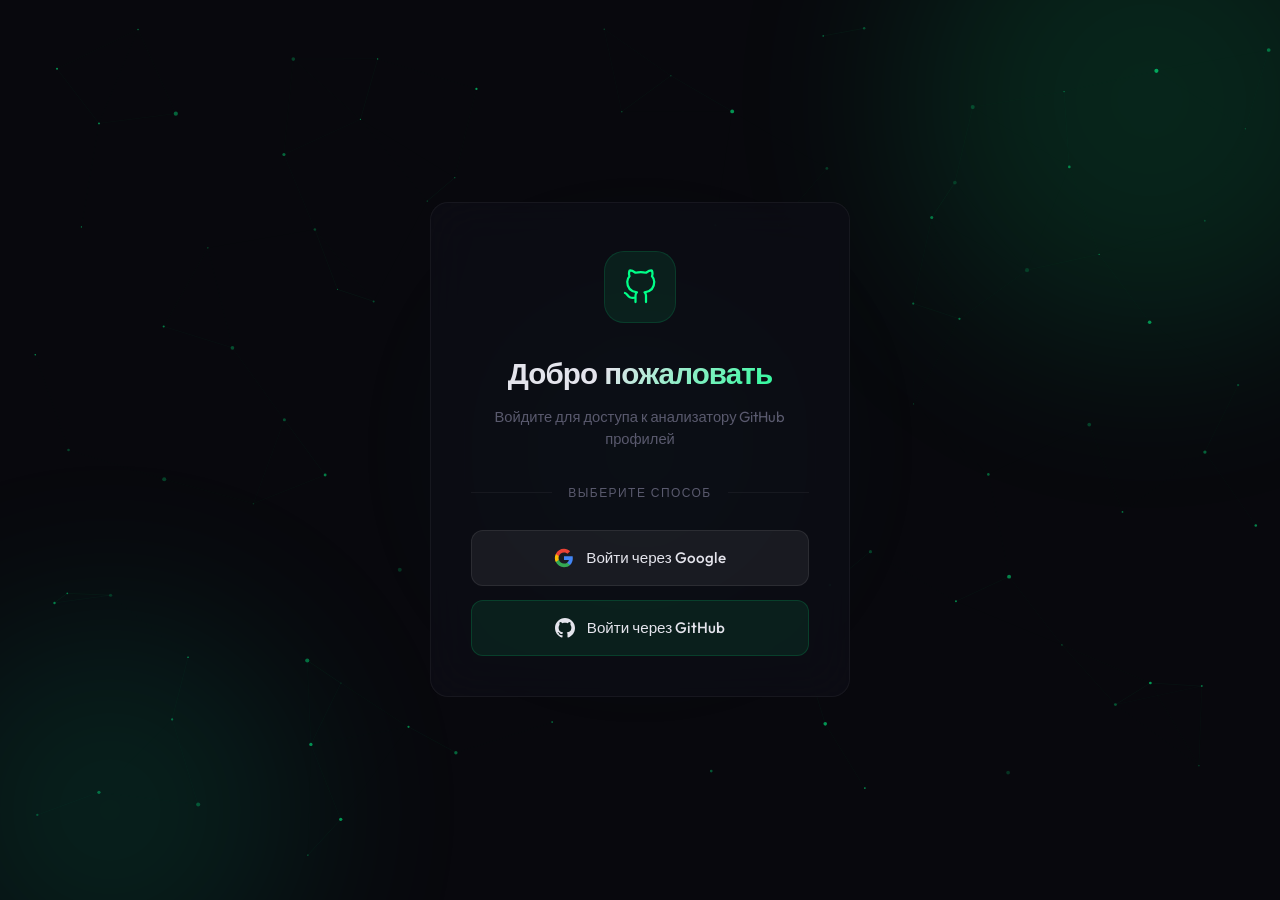
==== templates/auth.html @ 8671c863 "create repository" ====
<!DOCTYPE html>
<html lang="ru">
<head>
    <meta charset="UTF-8">
    <meta name="viewport" content="width=device-width, initial-scale=1.0">
    <title>GitHub Profile Analyzer — Вход</title>

    <link rel="preconnect" href="https://fonts.googleapis.com">
    <link rel="preconnect" href="https://fonts.gstatic.com" crossorigin="">
    <link href="https://fonts.googleapis.com/css2?family=Space+Grotesk:wght@300;400;500;600;700&family=Outfit:wght@300;400;500;600;700&family=JetBrains+Mono:wght@400;500;600&display=swap" rel="stylesheet">

    <link rel="stylesheet" href="/static/css/style.css">
</head>
<body>

    <!-- Фоновый canvas для частиц -->
    <canvas id="particles-canvas"></canvas>

    <!-- Размытые цветные пятна -->
    <div class="bg-blobs" aria-hidden="true">
        <div class="blob blob-1"></div>
        <div class="blob blob-2"></div>
        <div class="blob blob-3"></div>
    </div>

    <!-- Экран входа -->
    <section id="login-screen" class="screen active" role="main">
        <div class="login-card" id="login-card">
            <!-- Иконка -->
            <div class="login-icon" aria-hidden="true">
                <svg viewBox="0 0 24 24" width="36" height="36" fill="none" stroke="var(--accent)" stroke-width="1.5" stroke-linecap="round" stroke-linejoin="round">
                    <path d="M9 19c-5 1.5-5-2.5-7-3m14 6v-3.87a3.37 3.37 0 0 0-.94-2.61c3.14-.35 6.44-1.54 6.44-7A5.44 5.44 0 0 0 20 4.77 5.07 5.07 0 0 0 19.91 1S18.73.65 16 2.48a13.38 13.38 0 0 0-7 0C6.27.65 5.09 1 5.09 1A5.07 5.07 0 0 0 5 4.77a5.44 5.44 0 0 0-1.5 3.78c0 5.42 3.3 6.61 6.44 7A3.37 3.37 0 0 0 9 18.13V22"></path>
                </svg>
            </div>

            <h1 class="login-title">Добро пожаловать</h1>
            <p class="login-subtitle">Войдите для доступа к анализатору GitHub профилей</p>

            <div class="divider"><span>выберите способ</span></div>

            <!-- Google -->
            <a href="/auth/login/google" class="auth-btn" data-provider="google">
                <svg viewBox="0 0 24 24" width="20" height="20" aria-hidden="true">
                    <path fill="#4285F4" d="M22.56 12.25c0-.78-.07-1.53-.2-2.25H12v4.26h5.92a5.06 5.06 0 01-2.2 3.32v2.77h3.57c2.08-1.92 3.28-4.74 3.28-8.1z"></path>
                    <path fill="#34A853" d="M12 23c2.97 0 5.46-.98 7.28-2.66l-3.57-2.77c-.98.66-2.23 1.06-3.71 1.06-2.86 0-5.29-1.93-6.16-4.53H2.18v2.84C3.99 20.53 7.7 23 12 23z"></path>
                    <path fill="#FBBC05" d="M5.84 14.09c-.22-.66-.35-1.36-.35-2.09s.13-1.43.35-2.09V7.07H2.18C1.43 8.55 1 10.22 1 12s.43 3.45 1.18 4.93l2.85-2.22.81-.62z"></path>
                    <path fill="#EA4335" d="M12 5.38c1.62 0 3.06.56 4.21 1.64l3.15-3.15C17.45 2.09 14.97 1 12 1 7.7 1 3.99 3.47 2.18 7.07l3.66 2.84c.87-2.6 3.3-4.53 6.16-4.53z"></path>
                </svg>
                <span>Войти через Google</span>
            </a>

            <!-- GitHub -->
            <a href="/auth/login/github" class="auth-btn" data-provider="github">
                <svg viewBox="0 0 24 24" width="20" height="20" fill="currentColor" aria-hidden="true">
                    <path d="M12 0c-6.626 0-12 5.373-12 12 0 5.302 3.438 9.8 8.207 11.387.599.111.793-.261.793-.577v-2.234c-3.338.726-4.033-1.416-4.033-1.416-.546-1.387-1.333-1.756-1.333-1.756-1.089-.745.083-.729.083-.729 1.205.084 1.839 1.237 1.839 1.237 1.07 1.834 2.807 1.304 3.492.997.107-.775.418-1.305.762-1.604-2.665-.305-5.467-1.334-5.467-5.931 0-1.311.469-2.381 1.236-3.221-.124-.303-.535-1.524.117-3.176 0 0 1.008-.322 3.301 1.23.957-.266 1.983-.399 3.003-.404 1.02.005 2.047.138 3.006.404 2.291-1.552 3.297-1.23 3.297-1.23.653 1.653.242 2.874.118 3.176.77.84 1.235 1.911 1.235 3.221 0 4.609-2.807 5.624-5.479 5.921.43.372.823 1.102.823 2.222v3.293c0 .319.192.694.801.576 4.765-1.589 8.199-6.086 8.199-11.386 0-6.627-5.373-12-12-12z"></path>
                </svg>
                <span>Войти через GitHub</span>
            </a>
        </div>
    </section>

    <script src="/static/js/app.js"></script>
</body>
</html>
---- static/css/style.css ----
/* ============================================
   GitHub Profile Analyzer — Система стилей
   ============================================ */

/* --- Токены дизайна --- */
:root {
    --bg: #08080d;
    --bg-secondary: #0f0f16;
    --fg: #e4e4ec;
    --fg-muted: #5a5a6e;
    --accent: #00ff88;
    --accent-hover: #33ffaa;
    --accent-dim: rgba(0, 255, 136, 0.08);
    --accent-glow: rgba(0, 255, 136, 0.25);
    --accent-glow-strong: rgba(0, 255, 136, 0.45);
    --card-bg: rgba(14, 14, 22, 0.75);
    --card-border: rgba(255, 255, 255, 0.05);
    --input-bg: rgba(255, 255, 255, 0.04);
    --input-border: rgba(255, 255, 255, 0.08);
    --input-focus-border: rgba(0, 255, 136, 0.4);
    --danger: #ff4466;
    --radius: 18px;
    --radius-sm: 12px;
    --radius-xs: 8px;
    --font-display: 'Space Grotesk', sans-serif;
    --font-body: 'Outfit', sans-serif;
    --font-mono: 'JetBrains Mono', monospace;
    --transition: 0.3s cubic-bezier(0.4, 0, 0.2, 1);
}

/* --- @property для анимированного бордера --- */
@property --border-angle {
    syntax: '<angle>';
    initial-value: 0deg;
    inherits: false;
}

/* --- Сброс и база --- */
*,
*::before,
*::after {
    margin: 0;
    padding: 0;
    box-sizing: border-box;
}

html {
    font-size: 16px;
    -webkit-font-smoothing: antialiased;
    -moz-osx-font-smoothing: grayscale;
}

body {
    font-family: var(--font-body);
    background: var(--bg);
    color: var(--fg);
    min-height: 100vh;
    overflow-x: hidden;
    line-height: 1.6;
}

a {
    text-decoration: none;
    color: inherit;
}

button {
    font-family: inherit;
    cursor: pointer;
    border: none;
    background: none;
    color: inherit;
}

input {
    font-family: inherit;
    border: none;
    outline: none;
    background: none;
    color: inherit;
}

::selection {
    background: var(--accent);
    color: var(--bg);
}

/* ============================================
   Фон — Canvas частиц
   ============================================ */
#particles-canvas {
    position: fixed;
    inset: 0;
    z-index: 0;
    pointer-events: none;
}

/* ============================================
   Фон — Blob-ы
   ============================================ */
.bg-blobs {
    position: fixed;
    inset: 0;
    z-index: 0;
    pointer-events: none;
    overflow: hidden;
}

.blob {
    position: absolute;
    border-radius: 50%;
    filter: blur(100px);
    opacity: 0.12;
    will-change: transform;
}

.blob-1 {
    width: 500px;
    height: 500px;
    background: var(--accent);
    top: -150px;
    right: -120px;
    animation: blob-float-1 22s ease-in-out infinite;
}

.blob-2 {
    width: 380px;
    height: 380px;
    background: #00e5a0;
    bottom: -100px;
    left: -80px;
    animation: blob-float-2 26s ease-in-out infinite;
}

.blob-3 {
    width: 250px;
    height: 250px;
    background: #00ccaa;
    top: 50%;
    left: 50%;
    transform: translate(-50%, -50%);
    animation: blob-float-3 18s ease-in-out infinite;
}

@keyframes blob-float-1 {
    0%, 100% { transform: translate(0, 0) scale(1); }
    33% { transform: translate(-60px, 40px) scale(1.1); }
    66% { transform: translate(30px, -30px) scale(0.95); }
}

@keyframes blob-float-2 {
    0%, 100% { transform: translate(0, 0) scale(1); }
    33% { transform: translate(50px, -40px) scale(1.05); }
    66% { transform: translate(-40px, 20px) scale(0.9); }
}

@keyframes blob-float-3 {
    0%, 100% { transform: translate(-50%, -50%) scale(1); }
    50% { transform: translate(-50%, -50%) scale(1.3); }
}

/* ============================================
   Экраны — общее
   ============================================ */
.screen {
    position: fixed;
    inset: 0;
    z-index: 1;
    display: flex;
    align-items: center;
    justify-content: center;
    opacity: 0;
    visibility: hidden;
    transition: opacity 0.5s ease, visibility 0.5s ease;
}

.screen.active {
    opacity: 1;
    visibility: visible;
}

/* ============================================
   Экран входа — Карточка
   ============================================ */
.login-card {
    position: relative;
    width: 420px;
    max-width: 92vw;
    padding: 48px 40px 40px;
    background: var(--card-bg);
    backdrop-filter: blur(24px);
    -webkit-backdrop-filter: blur(24px);
    border: 1px solid var(--card-border);
    border-radius: var(--radius);
    text-align: center;
    transition: transform 0.15s ease-out, box-shadow var(--transition);
    will-change: transform;
    animation: card-enter 0.8s cubic-bezier(0.16, 1, 0.3, 1) both;
}

.login-card:hover {
    box-shadow: 0 0 60px rgba(0, 255, 136, 0.06);
}

@keyframes card-enter {
    from {
        opacity: 0;
        transform: translateY(40px) scale(0.96);
    }
    to {
        opacity: 1;
        transform: translateY(0) scale(1);
    }
}

/* Иконка */
.login-icon {
    display: inline-flex;
    align-items: center;
    justify-content: center;
    width: 72px;
    height: 72px;
    border-radius: 20px;
    background: var(--accent-dim);
    border: 1px solid rgba(0, 255, 136, 0.12);
    margin-bottom: 28px;
    animation: icon-pulse 3s ease-in-out infinite;
}

.login-icon svg {
    display: block;
}

@keyframes icon-pulse {
    0%, 100% { box-shadow: 0 0 0 0 rgba(0, 255, 136, 0.1); }
    50% { box-shadow: 0 0 20px 4px rgba(0, 255, 136, 0.08); }
}

/* Заголовок */
.login-title {
    font-family: var(--font-display);
    font-size: 1.85rem;
    font-weight: 700;
    letter-spacing: -0.03em;
    margin-bottom: 8px;
    background: linear-gradient(135deg, var(--fg) 40%, var(--accent));
    -webkit-background-clip: text;
    -webkit-text-fill-color: transparent;
    background-clip: text;
}

.login-subtitle {
    font-size: 0.92rem;
    color: var(--fg-muted);
    margin-bottom: 32px;
    line-height: 1.5;
}

/* Разделитель */
.divider {
    position: relative;
    display: flex;
    align-items: center;
    gap: 16px;
    margin-bottom: 28px;
}

.divider::before,
.divider::after {
    content: '';
    flex: 1;
    height: 1px;
    background: var(--card-border);
}

.divider span {
    font-size: 0.75rem;
    color: var(--fg-muted);
    text-transform: uppercase;
    letter-spacing: 0.12em;
    white-space: nowrap;
}

/* ============================================
   Кнопки авторизации
   ============================================ */
.auth-btn {
    display: flex;
    align-items: center;
    justify-content: center;
    gap: 12px;
    width: 100%;
    padding: 15px 20px;
    border-radius: var(--radius-sm);
    font-family: var(--font-body);
    font-size: 0.95rem;
    font-weight: 500;
    color: var(--fg);
    transition: all var(--transition);
    position: relative;
    overflow: hidden;
    margin-bottom: 14px;
}

.auth-btn:last-child {
    margin-bottom: 0;
}

.auth-btn[data-provider="google"] {
    background: rgba(255, 255, 255, 0.06);
    border: 1px solid rgba(255, 255, 255, 0.08);
}

.auth-btn[data-provider="google"]:hover {
    background: rgba(255, 255, 255, 0.1);
    border-color: rgba(255, 255, 255, 0.15);
    box-shadow: 0 0 30px rgba(255, 255, 255, 0.04);
    transform: translateY(-2px);
}

.auth-btn[data-provider="github"] {
    background: rgba(0, 255, 136, 0.08);
    border: 1px solid rgba(0, 255, 136, 0.15);
}

.auth-btn[data-provider="github"]:hover {
    background: rgba(0, 255, 136, 0.14);
    border-color: rgba(0, 255, 136, 0.35);
    box-shadow: 0 0 30px rgba(0, 255, 136, 0.1);
    transform: translateY(-2px);
}

/* Hover-волна на кнопках */
.auth-btn::before {
    content: '';
    position: absolute;
    inset: 0;
    background: radial-gradient(circle at var(--ripple-x, 50%) var(--ripple-y, 50%), rgba(255,255,255,0.1) 0%, transparent 60%);
    opacity: 0;
    transition: opacity 0.4s ease;
}

.auth-btn:hover::before {
    opacity: 1;
}

/* Каскадное появление кнопок */
.auth-btn:nth-child(1) { animation: btn-stagger 0.6s 0.3s cubic-bezier(0.16, 1, 0.3, 1) both; }
.auth-btn:nth-child(2) { animation: btn-stagger 0.6s 0.4s cubic-bezier(0.16, 1, 0.3, 1) both; }

@keyframes btn-stagger {
    from { opacity: 0; transform: translateY(16px); }
    to { opacity: 1; transform: translateY(0); }
}

/* ============================================
   Экран приложения — Header
   ============================================ */
#app-screen {
    flex-direction: column;
    align-items: stretch;
}

.app-header {
    position: relative;
    z-index: 10;
    display: flex;
    align-items: center;
    justify-content: space-between;
    padding: 20px 32px;
    background: rgba(8, 8, 13, 0.6);
    backdrop-filter: blur(16px);
    -webkit-backdrop-filter: blur(16px);
    border-bottom: 1px solid var(--card-border);
}

.header-brand {
    display: flex;
    align-items: center;
    gap: 12px;
}

.header-title {
    font-family: var(--font-display);
    font-size: 1.1rem;
    font-weight: 600;
    letter-spacing: -0.02em;
}

.logout-btn {
    display: flex;
    align-items: center;
    gap: 8px;
    padding: 8px 18px;
    border-radius: var(--radius-xs);
    font-size: 0.85rem;
    font-weight: 500;
    color: var(--fg-muted);
    border: 1px solid var(--card-border);
    transition: all var(--transition);
}

.logout-btn:hover {
    color: var(--danger);
    border-color: rgba(255, 68, 102, 0.3);
    background: rgba(255, 68, 102, 0.06);
}

/* ============================================
   Экран приложения — Main
   ============================================ */
.app-main {
    position: relative;
    z-index: 1;
    flex: 1;
    overflow-y: auto;
    padding: 48px 32px 60px;
    display: flex;
    flex-direction: column;
    align-items: center;
}

/* ============================================
   Поисковая секция
   ============================================ */
.search-section {
    text-align: center;
    margin-bottom: 40px;
    animation: fade-up 0.7s 0.1s cubic-bezier(0.16, 1, 0.3, 1) both;
}

.search-title {
    font-family: var(--font-display);
    font-size: 2.2rem;
    font-weight: 700;
    letter-spacing: -0.04em;
    margin-bottom: 10px;
    background: linear-gradient(135deg, var(--fg) 50%, var(--accent));
    -webkit-background-clip: text;
    -webkit-text-fill-color: transparent;
    background-clip: text;
}

.search-subtitle {
    font-size: 0.95rem;
    color: var(--fg-muted);
    margin-bottom: 32px;
}

.search-box {
    display: flex;
    align-items: center;
    gap: 12px;
    max-width: 560px;
    width: 100%;
    margin: 0 auto;
}

.search-input-wrapper {
    flex: 1;
    position: relative;
    display: flex;
    align-items: center;
}

.search-icon {
    position: absolute;
    left: 16px;
    pointer-events: none;
    transition: stroke var(--transition);
}

.search-input-wrapper input {
    width: 100%;
    padding: 16px 18px 16px 48px;
    font-size: 1rem;
    background: var(--input-bg);
    border: 1px solid var(--input-border);
    border-radius: var(--radius-sm);
    color: var(--fg);
    transition: all var(--transition);
}

.search-input-wrapper input::placeholder {
    color: var(--fg-muted);
}

.search-input-wrapper input:focus {
    border-color: var(--input-focus-border);
    background: rgba(0, 255, 136, 0.03);
    box-shadow: 0 0 0 4px rgba(0, 255, 136, 0.06), 0 0 30px rgba(0, 255, 136, 0.04);
}

.search-input-wrapper input:focus ~ .search-icon,
.search-input-wrapper input:focus + .search-icon {
    stroke: var(--accent);
}

.search-btn {
    display: flex;
    align-items: center;
    gap: 8px;
    padding: 16px 28px;
    background: var(--accent);
    color: var(--bg);
    font-weight: 600;
    font-size: 0.95rem;
    border-radius: var(--radius-sm);
    transition: all var(--transition);
    white-space: nowrap;
}

.search-btn:hover {
    background: var(--accent-hover);
    box-shadow: 0 0 24px var(--accent-glow), 0 4px 20px rgba(0, 0, 0, 0.3);
    transform: translateY(-2px);
}

.search-btn:active {
    transform: translateY(0) scale(0.97);
}

.search-btn svg {
    transition: transform 0.2s ease;
}

.search-btn:hover svg {
    transform: translateX(3px);
}

/* ============================================
   Лоадер
   ============================================ */
.loader {
    display: flex;
    align-items: center;
    gap: 8px;
    margin: 32px 0;
}

.loader.hidden {
    display: none;
}

.loader-dot {
    width: 10px;
    height: 10px;
    border-radius: 50%;
    background: var(--accent);
    animation: loader-bounce 1.2s ease-in-out infinite;
}

.loader-dot:nth-child(2) { animation-delay: 0.15s; }
.loader-dot:nth-child(3) { animation-delay: 0.3s; }

@keyframes loader-bounce {
    0%, 80%, 100% { transform: scale(0.5); opacity: 0.3; }
    40% { transform: scale(1); opacity: 1; }
}

/* ============================================
   Результаты — общее
   ============================================ */
.result-section {
    width: 100%;
    max-width: 720px;
}

.animate-in {
    animation: fade-up 0.6s cubic-bezier(0.16, 1, 0.3, 1) both;
}

@keyframes fade-up {
    from { opacity: 0; transform: translateY(24px); }
    to { opacity: 1; transform: translateY(0); }
}

/* ============================================
   Карточка анализа (основная)
   ============================================ */
.analysis-card {
    position: relative;
    background: var(--card-bg);
    backdrop-filter: blur(20px);
    -webkit-backdrop-filter: blur(20px);
    border-radius: var(--radius);
    padding: 36px;
    overflow: hidden;
}

/* Вращающийся градиентный бордер — реализован через отдельный div,
   потому что ::before нельзя стилизовать из JS */
.analysis-border-glow,
.profile-border-glow {
    position: absolute;
    inset: 0;
    border-radius: var(--radius);
    padding: 1px;
    background: linear-gradient(
        var(--border-angle),
        var(--accent) 0%,
        transparent 20%,
        transparent 80%,
        var(--accent) 100%
    );
    -webkit-mask: linear-gradient(#fff 0 0) content-box, linear-gradient(#fff 0 0);
    -webkit-mask-composite: xor;
    mask-composite: exclude;
    animation: rotate-border 5s linear infinite;
    pointer-events: none;
}

@keyframes rotate-border {
    to { --border-angle: 360deg; }
}

/* Шапка анализа */
.analysis-header {
    display: flex;
    align-items: center;
    gap: 18px;
    margin-bottom: 28px;
    position: relative;
    z-index: 1;
}

.analysis-avatar-wrap {
    display: flex;
    align-items: center;
    justify-content: center;
    width: 56px;
    height: 56px;
    border-radius: 16px;
    background: var(--accent-dim);
    border: 1px solid rgba(0, 255, 136, 0.12);
    flex-shrink: 0;
}

.analysis-username {
    font-family: var(--font-display);
    font-size: 1.55rem;
    font-weight: 700;
    letter-spacing: -0.03em;
    line-height: 1.2;
}

.analysis-label {
    font-size: 0.82rem;
    color: var(--fg-muted);
    margin-top: 2px;
}

/* Статистика анализа */
.analysis-stats {
    display: grid;
    grid-template-columns: repeat(4, 1fr);
    gap: 10px;
    margin-bottom: 32px;
    position: relative;
    z-index: 1;
}

.a-stat {
    text-align: center;
    padding: 18px 8px 14px;
    background: rgba(255, 255, 255, 0.02);
    border: 1px solid var(--card-border);
    border-radius: var(--radius-xs);
    transition: all var(--transition);
}

.a-stat:hover {
    background: var(--accent-dim);
    border-color: rgba(0, 255, 136, 0.12);
}

.a-stat--accent {
    background: rgba(0, 255, 136, 0.04);
    border-color: rgba(0, 255, 136, 0.1);
}

.a-stat-value {
    display: block;
    font-family: var(--font-display);
    font-size: 1.5rem;
    font-weight: 700;
    color: var(--accent);
    line-height: 1.2;
}

.a-stat-label {
    display: block;
    font-size: 0.7rem;
    color: var(--fg-muted);
    text-transform: uppercase;
    letter-spacing: 0.06em;
    margin-top: 6px;
}

/* Секции внутри карточки */
.analysis-section {
    margin-bottom: 28px;
    position: relative;
    z-index: 1;
}

.section-title {
    font-family: var(--font-display);
    font-size: 0.78rem;
    font-weight: 600;
    color: var(--fg-muted);
    text-transform: uppercase;
    letter-spacing: 0.1em;
    margin-bottom: 16px;
    padding-bottom: 10px;
    border-bottom: 1px solid var(--card-border);
}

/* ============================================
   Языки программирования — Полоски
   ============================================ */
.lang-bars {
    display: flex;
    flex-direction: column;
    gap: 10px;
}

.lang-row {
    display: flex;
    align-items: center;
    gap: 12px;
}

.lang-name {
    display: flex;
    align-items: center;
    gap: 8px;
    min-width: 120px;
    font-family: var(--font-mono);
    font-size: 0.82rem;
    color: var(--fg);
    flex-shrink: 0;
}

.lang-dot {
    display: inline-block;
    width: 10px;
    height: 10px;
    border-radius: 50%;
    flex-shrink: 0;
}

.lang-dot-sm {
    display: inline-block;
    width: 8px;
    height: 8px;
    border-radius: 50%;
    flex-shrink: 0;
    margin-right: 2px;
}

.lang-bar-track {
    flex: 1;
    height: 8px;
    background: rgba(255, 255, 255, 0.04);
    border-radius: 4px;
    overflow: hidden;
}

.lang-bar-fill {
    height: 100%;
    width: 0;
    border-radius: 4px;
    transition: width 0.9s cubic-bezier(0.16, 1, 0.3, 1);
}

.lang-pct {
    min-width: 50px;
    text-align: right;
    font-family: var(--font-mono);
    font-size: 0.78rem;
    color: var(--fg-muted);
    flex-shrink: 0;
}

/* ============================================
   Резюме
   ============================================ */
.resume-text {
    font-size: 0.92rem;
    line-height: 1.8;
    color: rgba(228, 228, 236, 0.82);
}

.resume-text strong {
    color: var(--fg);
    font-weight: 600;
}

/* ============================================
   Мета-бейджи
   ============================================ */
.analysis-meta {
    display: flex;
    flex-wrap: wrap;
    gap: 8px;
    position: relative;
    z-index: 1;
    margin-bottom: 4px;
}

.meta-badge {
    display: inline-flex;
    align-items: center;
    gap: 6px;
    padding: 7px 14px;
    background: rgba(255, 255, 255, 0.03);
    border: 1px solid var(--card-border);
    border-radius: 100px;
    font-size: 0.8rem;
    color: var(--fg-muted);
    transition: all var(--transition);
}

.meta-badge:hover {
    border-color: rgba(255, 255, 255, 0.1);
    background: rgba(255, 255, 255, 0.05);
}

.meta-icon {
    font-size: 0.85rem;
    opacity: 0.7;
}

/* ============================================
   Профиль-карточка (GitHub API с аватаром)
   ============================================ */
.profile-card {
    position: relative;
    background: var(--card-bg);
    backdrop-filter: blur(20px);
    -webkit-backdrop-filter: blur(20px);
    border-radius: var(--radius);
    padding: 32px;
    overflow: hidden;
}

.profile-header {
    display: flex;
    align-items: center;
    gap: 20px;
    margin-bottom: 28px;
    position: relative;
    z-index: 1;
}

.profile-avatar {
    width: 88px;
    height: 88px;
    border-radius: 50%;
    border: 2px solid rgba(0, 255, 136, 0.2);
    object-fit: cover;
    flex-shrink: 0;
    transition: border-color var(--transition), box-shadow var(--transition);
}

.profile-avatar:hover {
    border-color: var(--accent);
    box-shadow: 0 0 20px rgba(0, 255, 136, 0.15);
}

.profile-info {
    text-align: left;
    min-width: 0;
}

.profile-name {
    font-family: var(--font-display);
    font-size: 1.5rem;
    font-weight: 700;
    letter-spacing: -0.03em;
    margin-bottom: 2px;
    word-break: break-word;
}

.profile-login {
    display: inline-block;
    font-family: var(--font-mono);
    font-size: 0.85rem;
    color: var(--accent);
    margin-bottom: 6px;
    transition: opacity var(--transition);
}

.profile-login:hover {
    opacity: 0.7;
}

.profile-bio {
    font-size: 0.88rem;
    color: var(--fg-muted);
    line-height: 1.5;
    word-break: break-word;
}

/* Статистика профиля */
.profile-stats {
    display: grid;
    grid-template-columns: repeat(4, 1fr);
    gap: 12px;
    margin-bottom: 28px;
    position: relative;
    z-index: 1;
}

.stat {
    text-align: center;
    padding: 16px 8px;
    background: rgba(255, 255, 255, 0.02);
    border: 1px solid var(--card-border);
    border-radius: var(--radius-xs);
    transition: all var(--transition);
}

.stat:hover {
    background: var(--accent-dim);
    border-color: rgba(0, 255, 136, 0.12);
}

.stat-value {
    display: block;
    font-family: var(--font-display);
    font-size: 1.45rem;
    font-weight: 700;
    color: var(--accent);
    line-height: 1.2;
}

.stat-label {
    display: block;
    font-size: 0.72rem;
    color: var(--fg-muted);
    text-transform: uppercase;
    letter-spacing: 0.08em;
    margin-top: 4px;
}

/* Детали профиля */
.profile-details {
    display: flex;
    flex-wrap: wrap;
    gap: 16px 24px;
    margin-bottom: 24px;
    position: relative;
    z-index: 1;
}

.detail {
    display: flex;
    align-items: center;
    gap: 8px;
    font-size: 0.88rem;
    color: var(--fg-muted);
}

.detail svg {
    flex-shrink: 0;
    opacity: 0.5;
}

.detail a {
    color: var(--accent);
    transition: opacity var(--transition);
}

.detail a:hover {
    opacity: 0.7;
}

/* ============================================
   Свёрнутый JSON
   ============================================ */
.raw-json {
    position: relative;
    z-index: 1;
    border-top: 1px solid var(--card-border);
    padding-top: 20px;
    margin-top: 8px;
}

.raw-json summary {
    font-family: var(--font-mono);
    font-size: 0.8rem;
    color: var(--fg-muted);
    cursor: pointer;
    padding: 8px 0;
    transition: color var(--transition);
    list-style: none;
    display: flex;
    align-items: center;
    gap: 8px;
}

.raw-json summary::-webkit-details-marker {
    display: none;
}

.raw-json summary::before {
    content: '\25B6';
    font-size: 0.6rem;
    transition: transform var(--transition);
    display: inline-block;
}

.raw-json[open] summary::before {
    transform: rotate(90deg);
}

.raw-json summary:hover {
    color: var(--fg);
}

.raw-json pre {
    margin-top: 12px;
    padding: 20px;
    background: rgba(0, 0, 0, 0.3);
    border: 1px solid var(--card-border);
    border-radius: var(--radius-xs);
    font-family: var(--font-mono);
    font-size: 0.78rem;
    color: var(--fg-muted);
    overflow-x: auto;
    line-height: 1.7;
    white-space: pre-wrap;
    word-break: break-all;
}

/* ============================================
   JSON-карточка (fallback)
   ============================================ */
.json-card {
    background: var(--card-bg);
    backdrop-filter: blur(20px);
    -webkit-backdrop-filter: blur(20px);
    border: 1px solid var(--card-border);
    border-radius: var(--radius);
    padding: 28px;
}

.json-card pre {
    font-family: var(--font-mono);
    font-size: 0.82rem;
    color: var(--fg-muted);
    line-height: 1.7;
    white-space: pre-wrap;
    word-break: break-all;
}

/* ============================================
   Ошибка
   ============================================ */
.error-card {
    background: rgba(255, 68, 102, 0.06);
    border: 1px solid rgba(255, 68, 102, 0.15);
    border-radius: var(--radius-sm);
    padding: 24px 28px;
    color: var(--danger);
    font-size: 0.95rem;
}

/* ============================================
   История запросов
   ============================================ */
.history-section {
    width: 100%;
    max-width: 720px;
    margin-top: 48px;
    animation: fade-up 0.7s 0.3s cubic-bezier(0.16, 1, 0.3, 1) both;
}

.history-title {
    font-family: var(--font-display);
    font-size: 0.8rem;
    font-weight: 500;
    color: var(--fg-muted);
    text-transform: uppercase;
    letter-spacing: 0.1em;
    margin-bottom: 16px;
}

.history-tags {
    display: flex;
    flex-wrap: wrap;
    gap: 10px;
}

.history-tag {
    padding: 8px 18px;
    font-family: var(--font-mono);
    font-size: 0.82rem;
    color: var(--fg-muted);
    background: var(--input-bg);
    border: 1px solid var(--input-border);
    border-radius: 100px;
    transition: all var(--transition);
}

.history-tag:hover {
    color: var(--accent);
    border-color: rgba(0, 255, 136, 0.25);
    background: var(--accent-dim);
    transform: translateY(-2px);
    box-shadow: 0 4px 12px rgba(0, 0, 0, 0.2);
}

.history-tag:active {
    transform: translateY(0) scale(0.96);
}

/* ============================================
   Адаптивность
   ============================================ */
@media (max-width: 640px) {
    .login-card {
        padding: 36px 24px 32px;
    }

    .login-title {
        font-size: 1.5rem;
    }

    .search-title {
        font-size: 1.6rem;
    }

    .search-box {
        flex-direction: column;
    }

    .search-btn {
        justify-content: center;
    }

    .analysis-stats {
        grid-template-columns: repeat(2, 1fr);
    }

    .lang-name {
        min-width: 90px;
        font-size: 0.75rem;
    }

    .profile-header {
        flex-direction: column;
        text-align: center;
    }

    .profile-info {
        text-align: center;
    }

    .profile-stats {
        grid-template-columns: repeat(2, 1fr);
    }

    .profile-details {
        flex-direction: column;
        gap: 10px;
    }

    .app-header {
        padding: 16px 20px;
    }

    .app-main {
        padding: 32px 20px 48px;
    }

    .analysis-card,
    .profile-card {
        padding: 24px;
    }

    .profile-avatar {
        width: 72px;
        height: 72px;
    }
}

@media (max-width: 380px) {
    .login-card {
        padding: 28px 18px 24px;
    }

    .login-icon {
        width: 60px;
        height: 60px;
        border-radius: 16px;
    }

    .login-icon svg {
        width: 36px;
        height: 36px;
    }

    .lang-row {
        gap: 8px;
    }

    .lang-name {
        min-width: 75px;
        font-size: 0.7rem;
    }

    .lang-pct {
        min-width: 40px;
        font-size: 0.7rem;
    }
}

/* ============================================
   Уважение к prefers-reduced-motion
   ============================================ */
@media (prefers-reduced-motion: reduce) {
    *,
    *::before,
    *::after {
        animation-duration: 0.01ms !important;
        animation-iteration-count: 1 !important;
        transition-duration: 0.01ms !important;
    }

    #particles-canvas {
        display: none;
    }

    .blob {
        animation: none;
    }
}

/* ============================================
   Скроллбар
   ============================================ */
::-webkit-scrollbar {
    width: 6px;
}

::-webkit-scrollbar-track {
    background: transparent;
}

::-webkit-scrollbar-thumb {
    background: rgba(255, 255, 255, 0.08);
    border-radius: 3px;
}

::-webkit-scrollbar-thumb:hover {
    background: rgba(255, 255, 255, 0.15);
}
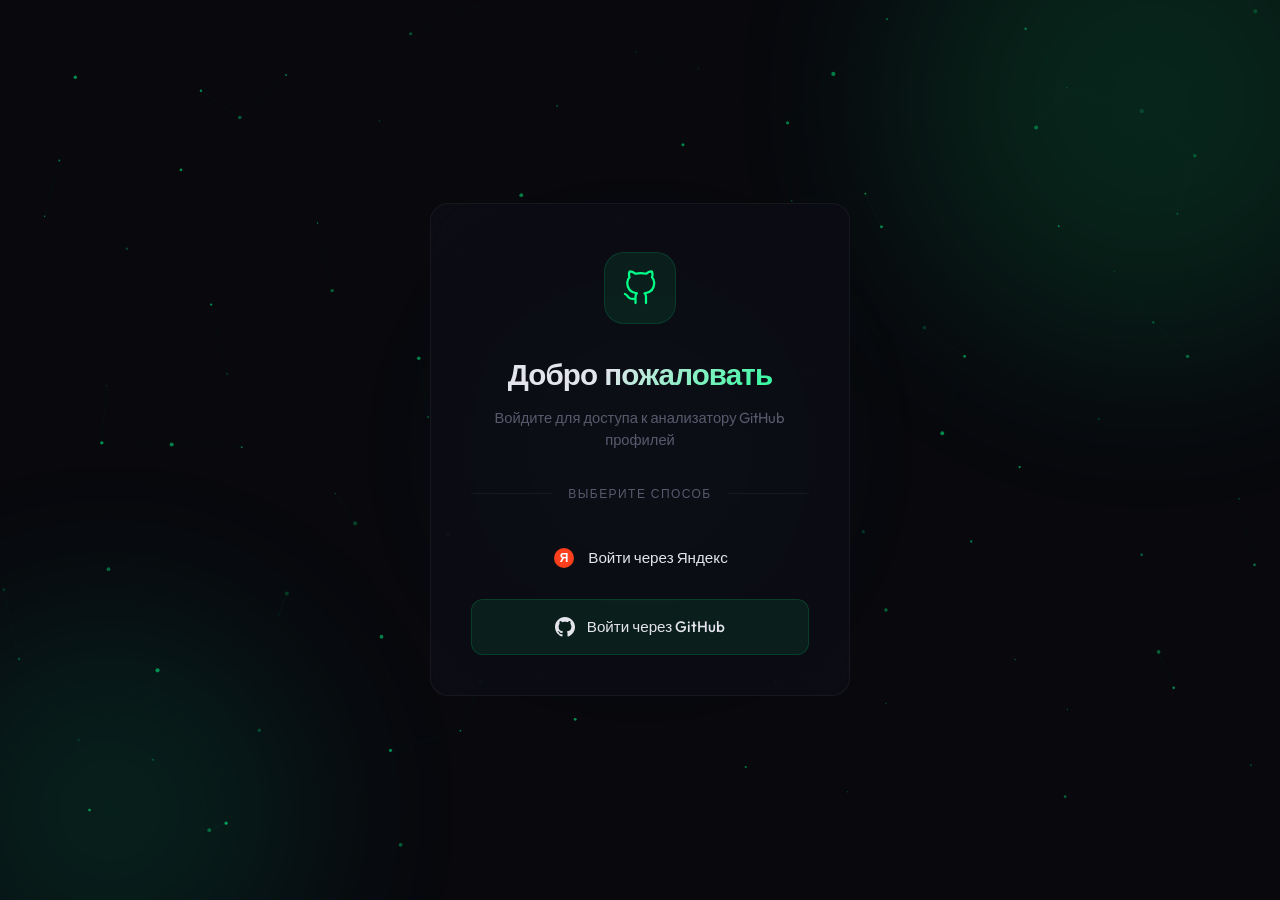
==== commit f2710b68: "Replaced Google OAuth with the Yandex OAuth (#2)" ====
--- a/templates/auth.html
+++ b/templates/auth.html
@@ -38,15 +38,13 @@
 
             <div class="divider"><span>выберите способ</span></div>
 
-            <!-- Google -->
-            <a href="/auth/login/google" class="auth-btn" data-provider="google">
-                <svg viewBox="0 0 24 24" width="20" height="20" aria-hidden="true">
-                    <path fill="#4285F4" d="M22.56 12.25c0-.78-.07-1.53-.2-2.25H12v4.26h5.92a5.06 5.06 0 01-2.2 3.32v2.77h3.57c2.08-1.92 3.28-4.74 3.28-8.1z"></path>
-                    <path fill="#34A853" d="M12 23c2.97 0 5.46-.98 7.28-2.66l-3.57-2.77c-.98.66-2.23 1.06-3.71 1.06-2.86 0-5.29-1.93-6.16-4.53H2.18v2.84C3.99 20.53 7.7 23 12 23z"></path>
-                    <path fill="#FBBC05" d="M5.84 14.09c-.22-.66-.35-1.36-.35-2.09s.13-1.43.35-2.09V7.07H2.18C1.43 8.55 1 10.22 1 12s.43 3.45 1.18 4.93l2.85-2.22.81-.62z"></path>
-                    <path fill="#EA4335" d="M12 5.38c1.62 0 3.06.56 4.21 1.64l3.15-3.15C17.45 2.09 14.97 1 12 1 7.7 1 3.99 3.47 2.18 7.07l3.66 2.84c.87-2.6 3.3-4.53 6.16-4.53z"></path>
+            <!-- Yandex -->
+            <a href="/auth/login/yandex" class="auth-btn" data-provider="yandex">
+                <svg viewBox="0 0 24 24" width="24" height="24" aria-hidden="true">
+                    <circle cx="12" cy="12" r="10" fill="#FC3F1D"/>
+                    <text x="12" y="16" text-anchor="middle" font-family="Arial, sans-serif" font-size="12" font-weight="bold" fill="white">Я</text>
                 </svg>
-                <span>Войти через Google</span>
+                <span>Войти через Яндекс</span>
             </a>
 
             <!-- GitHub -->
